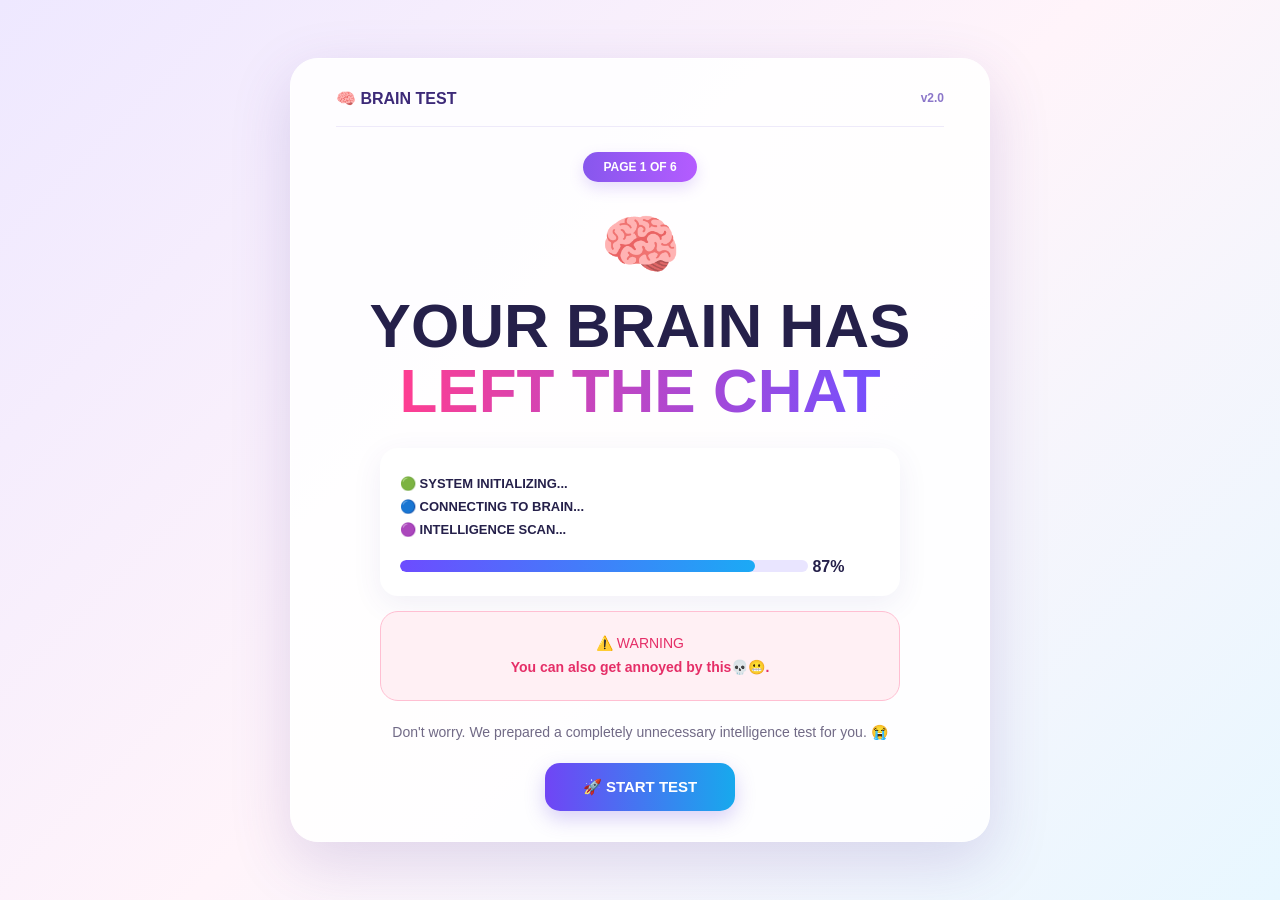
==== prank/index.html @ 3ee78b76 "Add files via upload" ====
<!DOCTYPE html>
<html lang="en">
<head>
    <meta charset="UTF-8">
    <meta name="viewport" content="width=device-width, initial-scale=1.0">

    <title>Brain Test 🧠</title>

    <link rel="stylesheet" href="style.css">
</head>

<body>

<div class="app">

    <!-- ================= PAGE 1 ================= -->

    <section class="page active" id="page1">

        <div class="topbar">
            <div class="app-name">🧠 BRAIN TEST</div>
            <div class="version">v2.0</div>
        </div>

        <div class="page-number">PAGE 1 OF 6</div>

        <div class="brain-icon">🧠</div>

        <h1>
            YOUR BRAIN HAS<br>
            <span>LEFT THE CHAT</span>
        </h1>

        <div class="info-card">

            <p>🟢 SYSTEM INITIALIZING...</p>
            <p>🔵 CONNECTING TO BRAIN...</p>
            <p>🟣 INTELLIGENCE SCAN...</p>

            <div class="progress">
                <div class="progress-fill"></div>
            </div>

            <strong>87%</strong>

        </div>

        <div class="warning-card">
            ⚠️ WARNING
            <br>
            <b>You can also get annoyed by this💀😬.</b>
        </div>

        <p class="description">
            Don't worry. We prepared a completely
            unnecessary intelligence test for you. 😭
        </p>

        <button class="main-btn" onclick="nextPage()">
            🚀 START TEST
        </button>

    </section>


    <!-- ================= PAGE 2 ================= -->

    <section class="page" id="page2">

        <div class="topbar">
            <div class="app-name">🧠 BRAIN TEST</div>
            <div class="version">v2.0</div>
        </div>

        <div class="page-number">PAGE 2 OF 6</div>

        <div class="question-card">

            <div class="question-number">
                QUESTION_01
            </div>

            <div class="emoji">🤔</div>

            <h2>
                What is<br>
                <span>2 + 2?</span>
            </h2>

            <div class="answer-buttons">

                <button
                    id="yesButton"
                    class="answer-btn">
                    4
                </button>

                <button
                    class="answer-btn"
                    onclick="nextPage()">
                    5
                </button>

            </div>

        </div>

        <div class="hint-card">
            💡 Select the correct answer
            <br>
            <span>⚠️ Only one answer is correct!</span>
        </div>

    </section>


    <!-- ================= PAGE 3 ================= -->

    <section class="page" id="page3">

        <div class="topbar">
            <div class="app-name">🧠 BRAIN TEST</div>
            <div class="version">v2.0</div>
        </div>

        <div class="page-number">PAGE 3 OF 6</div>

        <div class="error-card">

            <div class="error-icon">
                💀
            </div>

            <div class="error-title">
                ERROR DETECTED
            </div>

            <h1>
                INCORRECT!
            </h1>

            <p>
                You had ONE job.
            </p>

        </div>

        <div class="status-card">

            <p>🟣 LOGIC MODULE NOT FOUND</p>
            <p>🔵 INTELLIGENCE LEVEL: VERY LOW</p>

        </div>

        <p class="description">
            Scientists have been notified.
            They're disappointed.
            Company to dub gyi.😂😬
        </p>

        <button class="main-btn" onclick="nextPage()">
            ➜ CONTINUE
        </button>

    </section>


    <!-- ================= PAGE 4 ================= -->

    <section class="page" id="page4">

        <div class="topbar">
            <div class="app-name">🧠 BRAIN TEST</div>
            <div class="version">v2.0</div>
        </div>

        <div class="page-number">PAGE 4 OF 6</div>

        <h2 class="scan-title">
            🧠 RUNNING CONFIDENCE SCAN...
        </h2>

        <p class="scan-description">
            Drag the slider to set your confidence level.
        </p>

        <div class="slider-card">

            <div class="slider-section">

                <div class="slider-top">
                    I'M A GENIUS 😎
                </div>

                <div class="slider-wrapper">

                    <input
                        type="range"
                        id="careSlider"
                        min="0"
                        max="100"
                        value="0">

                </div>

                <div class="slider-bottom">
                    I am really dumb🥲😭
                </div>

            </div>

            <div class="system-card">

                <h3>SYSTEM STATUS</h3>

                <p>🟢 ONLINE</p>

                <p>
                    ATTEMPTS:
                    <span id="attemptCount">0 / 2</span>
                </p>

                <p>STATUS: SCANNING...</p>

                <div class="fake-wave">
                    ~〰~〰〰~〰~
                </div>

            </div>

        </div>

        <button
            id="dingButton"
            class="main-btn ding-button"
            onclick="nextPage()">

            IT'S OHK TO BE BHUDHU🐬

        </button>

    </section>


    <!-- ================= PAGE 5 ================= -->

    <section class="page" id="page5">

        <div class="topbar">
            <div class="app-name">🧠 BRAIN TEST</div>
            <div class="version">v2.0</div>
        </div>

        <div class="page-number">PAGE 5 OF 6</div>

        <div class="cute-robot">
            🤖
        </div>

        <div class="final-question-card">

            <div class="warning-text">
                ⚠️ ANOTHER SYSTEM CHECK
            </div>

            <h1>
                ONE MORE <br>
                QUESTION?😼
            </h1>

            <p>
                This may not be a good idea.
            </p>

            <button
                class="main-btn"
                onclick="nextPage()">

                YES 😭

            </button>

        </div>

    </section>

<!-- ================= PAGE 6 ================= -->

<section class="page" id="page6">

    <div class="topbar">
        <div class="app-name">🧠 BRAIN TEST</div>
        <div class="version">v2.0</div>
    </div>

    <div class="page-number">PAGE 6 OF 7</div>

    <div class="emoji">🐘</div>

    <div class="question-card">

        <div class="question-number">
            FINAL BRAIN CHECK
        </div>

        <h2>
            Don't think about<br>
            a <span>DOG wearing a jeans.</span> 🐕‍🦺
        </h2>

        <p class="description">
            Seriously. Don't think about one.
        </p>

        <h3>
            What are you thinking about?
        </h3>
        <br>
        <br>
        

        

        <div class="answer-buttons">

        <div class="dog-buttons">

    <button class="dog-answer nothing-btn" onclick="nextPage()">
        NOTHING 😇
    </button>

    <button class="dog-answer dog-only" onclick="nextPage()">
        🦮
    </button>
    



        </div>

    </div>
    <br>
    <br>

    <p class="small-text">
        Choose carefully. Your brain is watching. 👀
    </p>


</section>
<!-- ================= PAGE 7 ================= -->

<section class="page" id="page7">

    <div class="topbar">
        <div class="app-name">🧠CHALAKI TEST</div>
        <div class="version">v2.0</div>
    </div>

    <div class="page-number">
        PAGE 7 OF 9
    </div>

    <div class="cute-robot">
        🤖
    </div>

    <div class="final-question-card">
        <p>>I made you think about that DOG🦮😂</p>
        <p>if not its ohk to be brainless🤖😂</p>
        
        <br>
        <br>

        <div class="warning-text">
            ⚠️ ONE MORE TIME...
        </div>

        <h1>
            WANNA TRY<br>
            ANOTHER QUESTION?
        </h1>

        <p>
            You really thought we were finished? 😂
        </p>

        <button
            class="main-btn"
            onclick="nextPage()">

            YES 😭

        </button>

    </div>

</section>
    <!-- ================= PAGE 8 ================= -->
<!-- ================= PAGE 8 ================= -->

<section class="page" id="page8">

    <div class="topbar">
        <div class="app-name">💕 RAGEBAIT TEST</div>
        <div class="version">v2.0</div>
    </div>

    <div class="page-number">
        PAGE 8 OF 9
    </div>

    <div class="emoji">
        💕
    </div>

    <div class="love-card">

        <div class="question-number">
            ONE LAST QUESTION...
        </div>

        <h1>
            Do you think you  <br>
            <span>can say NO to me?😎</span> 
        </h1>

        <p class="description">
            I bet you can't😎. 
        </p>

        <div class="love-buttons">

            <button
                id="loveYes"
                class="love-yes"
                onclick="nextPage()">

                YES ❤️

            </button>

            <button
                id="loveNo"
                class="love-no">

                NO 😌

            </button>

        </div>

    </div>

</section>

    <!-- ================= PAGE 9 ================= -->

<section class="page" id="page9">

    <div class="topbar">
        <div class="app-name">🧠 BRAIN TEST</div>
        <div class="version">v2.0</div>
    </div>

    <div class="page-number">
        PAGE 9 OF 9
    </div>

    <div class="final-title">
        🎉 FINAL RESULT 🎉
    </div>

    <div class="result-card">

        <p>INTELLIGENCE</p>

        <div class="iq">
            19/100 
        </div>

        <h2>
            NO BRAIN IS FOUND😂🫶
        </h2>

    </div>

    <div class="diagnosis-card">

        <b>YOUR RESULT: </b>

        <p>
            🧠 Brain temporarily unavailable.
        </p>

        <p>
            Please restart and try again.
        </p>
        <p>
            sorry ji😭🫶
        </p>
        <p>
            just kidding.😬
        </p>

    </div>

    <div class="final-buttons">

        <button
            class="main-btn"
            onclick="shareQuiz()">
            💌 DON'T SHARE
        </button>

        <button
            class="replay-btn"
            onclick="restartQuiz()">
            🔄 RESTART
        </button>

    </div>

</section>

</div>


<script src="script.js"></script>

</body>
</html>
---- prank/style.css ----
* {
    margin: 0;
    padding: 0;
    box-sizing: border-box;
}

body {

    min-height: 100vh;

    font-family:
        "Trebuchet MS",
        Arial,
        sans-serif;

    background:
        linear-gradient(
            135deg,
            #eee8ff,
            #fff4fa,
            #e8f7ff
        );

    color: #25204a;

    display: flex;

    justify-content: center;

    align-items: center;

    padding: 20px;
}


/* =========================================
   MAIN APP
========================================= */

.app {

    width: 100%;

    max-width: 700px;

    min-height: 650px;

    background: rgba(255, 255, 255, 0.9);

    border: 1px solid #ffffff;

    border-radius: 28px;

    box-shadow:
        0 20px 60px rgba(92, 67, 160, 0.18);

    overflow: hidden;

    position: relative;
}


/* =========================================
   PAGES
========================================= */

.page {

    display: none;

    min-height: 650px;

    padding: 30px 45px;

    flex-direction: column;

    align-items: center;

    text-align: center;

    position: relative;
}

.page.active {
    display: flex;
}


/* =========================================
   TOP BAR
========================================= */

.topbar {

    width: 100%;

    display: flex;

    justify-content: space-between;

    align-items: center;

    padding-bottom: 18px;

    border-bottom: 1px solid #eeeafa;

    margin-bottom: 25px;
}

.app-name {

    font-weight: 900;

    font-size: 16px;

    color: #3d2a78;
}

.version {

    font-size: 12px;

    font-weight: bold;

    color: #8b76c9;
}


/* =========================================
   PAGE NUMBER
========================================= */

.page-number {

    background:
        linear-gradient(
            90deg,
            #8757ed,
            #b45cff
        );

    color: white;

    padding: 8px 20px;

    border-radius: 30px;

    font-size: 12px;

    font-weight: 900;

    margin-bottom: 25px;

    box-shadow:
        0 6px 15px rgba(135, 87, 237, 0.2);
}


/* =========================================
   PAGE 1
========================================= */

.brain-icon {

    font-size: 65px;

    margin-bottom: 10px;

    animation: float 2s ease-in-out infinite;
}

@keyframes float {

    0%, 100% {
        transform: translateY(0);
    }

    50% {
        transform: translateY(-8px);
    }
}

.page h1 {

    font-size: clamp(38px, 7vw, 62px);

    line-height: 1.05;

    margin-bottom: 25px;

    font-weight: 900;
}

.page h1 span {

    background:
        linear-gradient(
            90deg,
            #ff3e91,
            #7350ff
        );

    -webkit-background-clip: text;

    color: transparent;
}


/* =========================================
   INFO CARD
========================================= */

.info-card {

    width: 100%;

    max-width: 520px;

    background: white;

    border-radius: 18px;

    padding: 20px;

    text-align: left;

    box-shadow:
        0 8px 30px rgba(80, 60, 150, 0.08);

    margin-bottom: 15px;
}

.info-card p {

    font-size: 13px;

    margin: 8px 0;

    font-weight: bold;
}

.progress {

    height: 12px;

    background: #e9e5ff;

    border-radius: 20px;

    overflow: hidden;

    margin-top: 15px;

    width: 85%;

    display: inline-block;
}

.progress-fill {

    width: 87%;

    height: 100%;

    background:
        linear-gradient(
            90deg,
            #6d4cff,
            #1baaf5
        );

    border-radius: 20px;

    animation: loading 2s ease;
}

@keyframes loading {

    from {
        width: 0;
    }

    to {
        width: 87%;
    }
}


/* =========================================
   WARNING
========================================= */

.warning-card {

    width: 100%;

    max-width: 520px;

    padding: 20px;

    border-radius: 18px;

    background: #fff0f4;

    border: 1px solid #ffbfd2;

    color: #e52e67;

    font-size: 14px;

    line-height: 1.7;

    margin-bottom: 20px;
}

.description {

    max-width: 500px;

    color: #716a86;

    font-size: 14px;

    line-height: 1.6;

    margin-bottom: 20px;
}


/* =========================================
   BUTTONS
========================================= */

.main-btn {

    border: none;

    background:
        linear-gradient(
            90deg,
            #7045f5,
            #17a9ed
        );

    color: white;

    padding: 15px 35px;

    min-width: 190px;

    border-radius: 15px;

    font-size: 15px;

    font-weight: 900;

    cursor: pointer;

    box-shadow:
        0 8px 20px rgba(102, 71, 225, 0.25);

    transition: 0.2s ease;
}

.main-btn:hover {

    transform: translateY(-3px);

    box-shadow:
        0 12px 25px rgba(102, 71, 225, 0.3);
}

.main-btn:active {

    transform: translateY(1px);
}


/* =========================================
   PAGE 2
========================================= */

.question-card {

    width: 100%;

    max-width: 580px;

    background: white;

    border: 1px solid #e8e2ff;

    border-radius: 22px;

    padding: 30px;

    box-shadow:
        0 12px 35px rgba(75, 55, 150, 0.1);
}

.question-number {

    color: #e83c91;

    font-size: 12px;

    font-weight: 900;

    text-align: left;
}

.emoji {

    font-size: 45px;

    margin: 10px;
}

.question-card h2 {

    font-size: 38px;

    line-height: 1.15;

    margin-bottom: 30px;
}

.question-card h2 span {

    color: #6547ec;
}

.answer-buttons {

    display: flex;

    justify-content: center;

    gap: 25px;
}

.answer-btn {

    width: 150px;

    height: 80px;

    border: none;

    border-radius: 17px;

    color: white;

    font-size: 38px;

    font-weight: 900;

    cursor: pointer;

    background:
        linear-gradient(
            135deg,
            #ff4c9b,
            #a94cff
        );

    box-shadow:
        0 8px 18px rgba(181, 62, 220, 0.25);

    transition: 0.2s ease;
}

.answer-btn:nth-child(2) {

    background:
        linear-gradient(
            135deg,
            #23aaf3,
            #5964ff
        );
}

.answer-btn:hover {

    transform: translateY(-5px);

    box-shadow:
        0 13px 25px rgba(90, 70, 180, 0.25);
}

.hint-card {

    margin-top: 20px;

    padding: 15px 25px;

    background: #f7f4ff;

    border-radius: 15px;

    font-size: 13px;

    color: #615780;

    line-height: 1.7;
}

.hint-card span {

    color: #ff4388;

    font-weight: bold;
}


/* =========================================
   PAGE 3
========================================= */

.error-card {

    width: 100%;

    max-width: 550px;

    padding: 30px;

    background: #fff1f6;

    border: 2px solid #ff8eb5;

    border-radius: 20px;

    margin-bottom: 20px;
}

.error-icon {

    font-size: 65px;

    margin-bottom: 10px;
}

.error-title {

    color: #ef3475;

    font-weight: 900;

    font-size: 14px;

    letter-spacing: 1px;
}

.error-card h1 {

    color: #c8265d;

    font-size: 45px;

    margin: 10px 0;
}

.error-card p {

    font-size: 16px;

    color: #8e4a66;
}

.status-card {

    width: 100%;

    max-width: 550px;

    padding: 18px 25px;

    background: white;

    border-radius: 16px;

    box-shadow:
        0 8px 25px rgba(90, 60, 160, 0.08);

    text-align: left;

    margin-bottom: 20px;
}

.status-card p {

    font-size: 13px;

    font-weight: bold;

    margin: 8px;
}


/* =========================================
   PAGE 4
========================================= */

.scan-title {

    font-size: 27px;

    margin-bottom: 8px;

    color: #3d2a78;
}

.scan-description {

    color: #2767e7;

    font-size: 18px;

    margin-bottom: 20px;
}

.slider-card {

    display: flex;

    justify-content: center;

    align-items: center;

    gap: 30px;

    width: 100%;

    max-width: 580px;

    background: white;

    border-radius: 22px;

    padding: 25px;

    box-shadow:
        0 10px 30px rgba(80, 60, 150, 0.09);
}

.slider-section {

    display: flex;

    flex-direction: column;

    align-items: center;
}

.slider-top,
.slider-bottom {

    font-size: 11px;

    font-weight: 900;

    color: #6d3fd0;

    max-width: 180px;
}

.slider-bottom {

    color: #514b67;

    margin-top: 12px;
}

.slider-wrapper {

    height: 250px;

    width: 55px;

    display: flex;

    align-items: center;

    justify-content: center;

    position: relative;
}

#careSlider {

    appearance: none;

    -webkit-appearance: none;

    position: absolute;

    width: 250px;

    height: 28px;

    background: transparent;

    transform: rotate(-90deg);

    cursor: pointer;
}

#careSlider::-webkit-slider-runnable-track {

    height: 24px;

    background: #eeeaff;

    border: 2px solid #b7a7ed;

    border-radius: 20px;
}

#careSlider::-webkit-slider-thumb {

    appearance: none;

    -webkit-appearance: none;

    width: 45px;

    height: 45px;

    margin-top: -12px;

    border-radius: 50%;

    background:
        linear-gradient(
            135deg,
            #ff5ca8,
            #7546ef
        );

    border: 3px solid white;

    box-shadow:
        0 4px 12px rgba(105, 65, 210, 0.35);

    cursor: grab;
}

#careSlider::-moz-range-track {

    height: 24px;

    background: #eeeaff;

    border: 2px solid #b7a7ed;

    border-radius: 20px;
}

#careSlider::-moz-range-thumb {

    width: 45px;

    height: 45px;

    border-radius: 50%;

    background: #7546ef;

    border: 3px solid white;

    cursor: grab;
}


/* System card */

.system-card {

    width: 200px;

    padding: 20px;

    background: #f7f4ff;

    border-radius: 18px;

    text-align: left;
}

.system-card h3 {

    font-size: 14px;

    color: #6842dd;

    margin-bottom: 15px;
}

.system-card p {

    font-size: 11px;

    margin: 12px 0;

    font-weight: bold;
}

.fake-wave {

    color: #8c5cff;

    font-size: 17px;

    margin-top: 20px;
}


/* DING button */

.ding-button {

    display: none;

    margin-top: 20px;

    animation: pop 0.5s ease;
}

.ding-button.show {

    display: block;
}

@keyframes pop {

    0% {
        transform: scale(0);
        opacity: 0;
    }

    70% {
        transform: scale(1.1);
    }

    100% {
        transform: scale(1);
        opacity: 1;
    }
}


/* =========================================
   PAGE 5
========================================= */

.cute-robot {

    font-size: 80px;

    margin: 25px;

    animation: float 2s infinite;
}

.final-question-card {

    width: 100%;

    max-width: 570px;

    padding: 35px;

    background:
        linear-gradient(
            135deg,
            #f8f3ff,
            #fff3fa
        );

    border: 1px solid #e5d9ff;

    border-radius: 24px;

    box-shadow:
        0 12px 35px rgba(80, 60, 160, 0.1);
}

.warning-text {

    color: #f07b38;

    font-weight: 900;

    margin-bottom: 15px;
}

.final-question-card h1 {

    font-size: 35px;

    margin-bottom: 15px;
}

.final-question-card p {

    color: #77718b;

    margin-bottom: 20px;
}


/* =========================================
   PAGE 6
========================================= */

.final-title {

    font-size: 18px;

    font-weight: 900;

    color: #7a43ef;

    margin: 15px;
}

.result-card {

    width: 100%;

    max-width: 550px;

    padding: 30px;

    border-radius: 22px;

    background: white;

    border: 1px solid #ddd2ff;

    box-shadow:
        0 10px 30px rgba(80, 60, 160, 0.1);
}

.result-card p {

    font-size: 15px;

    color: #3d2c91;

    font-weight: 900;
}

.iq {

    font-size: 90px;

    line-height: 1;

    font-weight: 900;

    background:
        linear-gradient(
            90deg,
            #ff3c91,
            #7148f5
        );

    -webkit-background-clip: text;

    color: transparent;

    margin: 10px;
}

.result-card h2 {

    color: #159be0;

    font-size: 25px;
}

.diagnosis-card {

    width: 100%;

    max-width: 550px;

    margin-top: 18px;

    padding: 20px;

    text-align: left;

    border-radius: 18px;

    background: #f6f0ff;

    color: #493e68;

    font-size: 13px;

    line-height: 1.6;
}

.final-buttons {

    display: flex;

    gap: 15px;

    margin-top: 20px;

    justify-content: center;

    flex-wrap: wrap;
}

.replay-btn {

    border: 2px solid #7546ef;

    background: white;

    color: #7546ef;

    padding: 13px 25px;

    border-radius: 15px;

    font-weight: 900;

    cursor: pointer;

    font-size: 14px;
}


/* =========================================
   CONFETTI
========================================= */

#confetti {

    position: absolute;

    inset: 0;

    overflow: hidden;

    pointer-events: none;
}

.confetti-piece {

    position: absolute;

    top: -20px;

    width: 8px;

    height: 15px;

    animation: fall 3s linear forwards;
}

@keyframes fall {

    to {
        transform:
            translateY(700px)
            rotate(720deg);
    }
}


/* =========================================
   MOBILE
========================================= */

@media (max-width: 600px) {

    body {
        padding: 8px;
    }

    .app {
        border-radius: 20px;
    }

    .page {
        min-height: 700px;

        padding: 22px 18px;
    }

    .answer-buttons {
        gap: 12px;
    }

    .answer-btn {
        width: 120px;

        height: 70px;

        font-size: 32px;
    }

    .slider-card {
        flex-direction: column;

        gap: 15px;

        padding: 18px;
    }

    .system-card {
        width: 100%;

        max-width: 250px;
    }

    .slider-wrapper {
        height: 220px;
    }

    #careSlider {
        width: 220px;
    }

    .question-card h2 {
        font-size: 32px;
    }

    .error-card h1 {
        font-size: 38px;
    }

    .final-question-card h1 {
        font-size: 29px;
    }

    .iq {
        font-size: 75px;
    }
}




.answer-btn {
    width: 150px;
    height: 80px;
    border: none;
    border-radius: 17px;
    color: white;
    font-size: 38px;
    font-weight: 900;
    cursor: pointer;

    background: linear-gradient(
        135deg,
        #ff4c9b,
        #a94cff
    );

    box-shadow:
        0 8px 18px rgba(181, 62, 220, 0.25);

    transition: 0.2s ease;
}



.dog-answer {
    width: 150px;
    height: 65px;

    border: none;
    border-radius: 18px;

    color: white;

    font-family: "Trebuchet MS", Arial, sans-serif;
    font-size: 20px;
    font-weight: 900;

    cursor: pointer;

    box-shadow: 0 8px 20px rgba(100, 70, 180, 0.25);

    transition: 0.2s ease;
}

.nothing-btn {
    background: linear-gradient(
        135deg,
        #ff45a0,
        #b44cff
    );
}

.dog-only {
    background: linear-gradient(
        135deg,
        #20a9ed,
        #5265f5
    );
}

.dog-answer:hover {
    transform: translateY(-4px);
    box-shadow: 0 12px 25px rgba(100, 70, 180, 0.3);
}

.dog-answer:active {
    transform: scale(0.97);
}
/* ===== PAGE 8 LOVE BUTTONS ===== */

.love-buttons {
    display: flex;
    justify-content: center;
    align-items: center;
    gap: 25px;
    margin-top: 35px;
    min-height: 100px;
}

/* YES ❤️ */

.love-yes {
    min-width: 170px;
    height: 65px;

    border: none;
    border-radius: 20px;

    background: linear-gradient(
        135deg,
        #ff4f9a,
        #ff2f70
    );

    color: white;

    font-family: "Trebuchet MS", Arial, sans-serif;
    font-size: 23px;
    font-weight: 900;

    cursor: pointer;

    box-shadow:
        0 8px 20px rgba(255, 47, 112, 0.30);

    transition:
        transform 0.3s ease,
        box-shadow 0.3s ease;
}

.love-yes:hover {
    transform: translateY(-4px);

    box-shadow:
        0 13px 28px rgba(255, 47, 112, 0.40);
}

/* NO 😌 */

.love-no {
    min-width: 120px;
    height: 55px;

    border: 2px solid #d9d1eb;
    border-radius: 17px;

    background: white;

    color: #625a78;

    font-family: "Trebuchet MS", Arial, sans-serif;
    font-size: 17px;
    font-weight: 800;

    cursor: pointer;

    box-shadow:
        0 5px 15px rgba(90, 70, 150, 0.10);

    transition:
        background 0.2s ease,
        transform 0.2s ease;
}

.love-no:hover {
    background: #faf7ff;

    transform: translateY(-2px);
}
#page6 .dog-answer {
    width: 180px;
    height: 70px;
    font-size: 22px;
    border-radius: 18px;
    font-weight: 900;
}
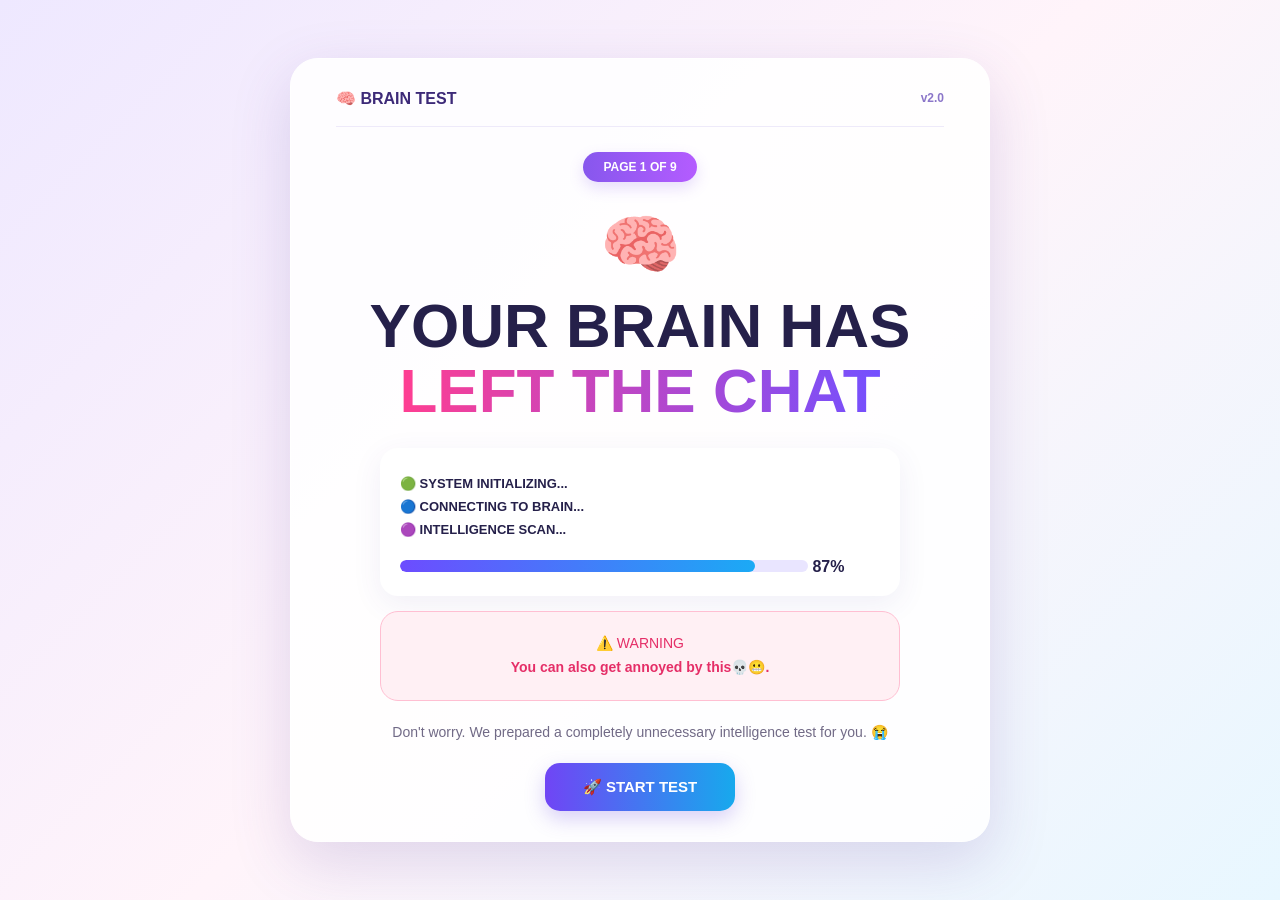
==== commit 0c6a0d01: "Update index.html" ====
--- a/prank/index.html
+++ b/prank/index.html
@@ -22,7 +22,7 @@
             <div class="version">v2.0</div>
         </div>
 
-        <div class="page-number">PAGE 1 OF 6</div>
+        <div class="page-number">PAGE 1 OF 9 </div>
 
         <div class="brain-icon">🧠</div>
 
@@ -72,7 +72,7 @@
             <div class="version">v2.0</div>
         </div>
 
-        <div class="page-number">PAGE 2 OF 6</div>
+        <div class="page-number">PAGE 2 OF 9</div>
 
         <div class="question-card">
 
@@ -123,7 +123,7 @@
             <div class="version">v2.0</div>
         </div>
 
-        <div class="page-number">PAGE 3 OF 6</div>
+        <div class="page-number">PAGE 3 OF 9</div>
 
         <div class="error-card">
 
@@ -174,7 +174,7 @@
             <div class="version">v2.0</div>
         </div>
 
-        <div class="page-number">PAGE 4 OF 6</div>
+        <div class="page-number">PAGE 4 OF 9</div>
 
         <h2 class="scan-title">
             🧠 RUNNING CONFIDENCE SCAN...
@@ -251,7 +251,7 @@
             <div class="version">v2.0</div>
         </div>
 
-        <div class="page-number">PAGE 5 OF 6</div>
+        <div class="page-number">PAGE 5 OF 9</div>
 
         <div class="cute-robot">
             🤖
@@ -321,8 +321,6 @@
 
         
 
-        <div class="answer-buttons">
-
         <div class="dog-buttons">
 
     <button class="dog-answer nothing-btn" onclick="nextPage()">
@@ -332,13 +330,10 @@
     <button class="dog-answer dog-only" onclick="nextPage()">
         🦮
     </button>
+
+    </div>
+
     
-
-
-
-        </div>
-
-    </div>
     <br>
     <br>
 
@@ -529,4 +524,4 @@
 <script src="script.js"></script>
 
 </body>
-</html>+</html>
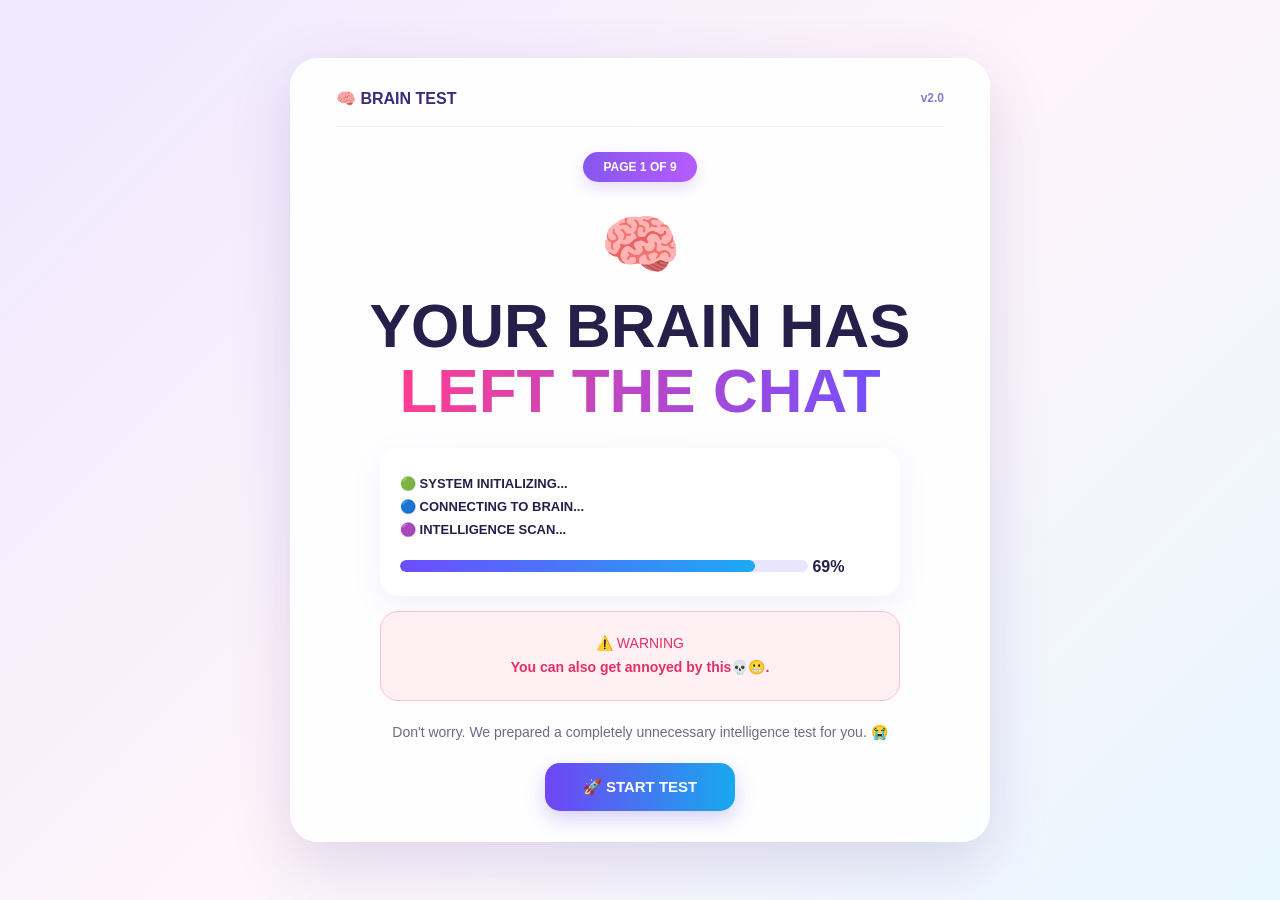
==== commit 6524a2dd: "Update website" ====
--- a/prank/index.html
+++ b/prank/index.html
@@ -41,7 +41,7 @@
                 <div class="progress-fill"></div>
             </div>
 
-            <strong>87%</strong>
+            <strong>69%</strong>
 
         </div>
 
